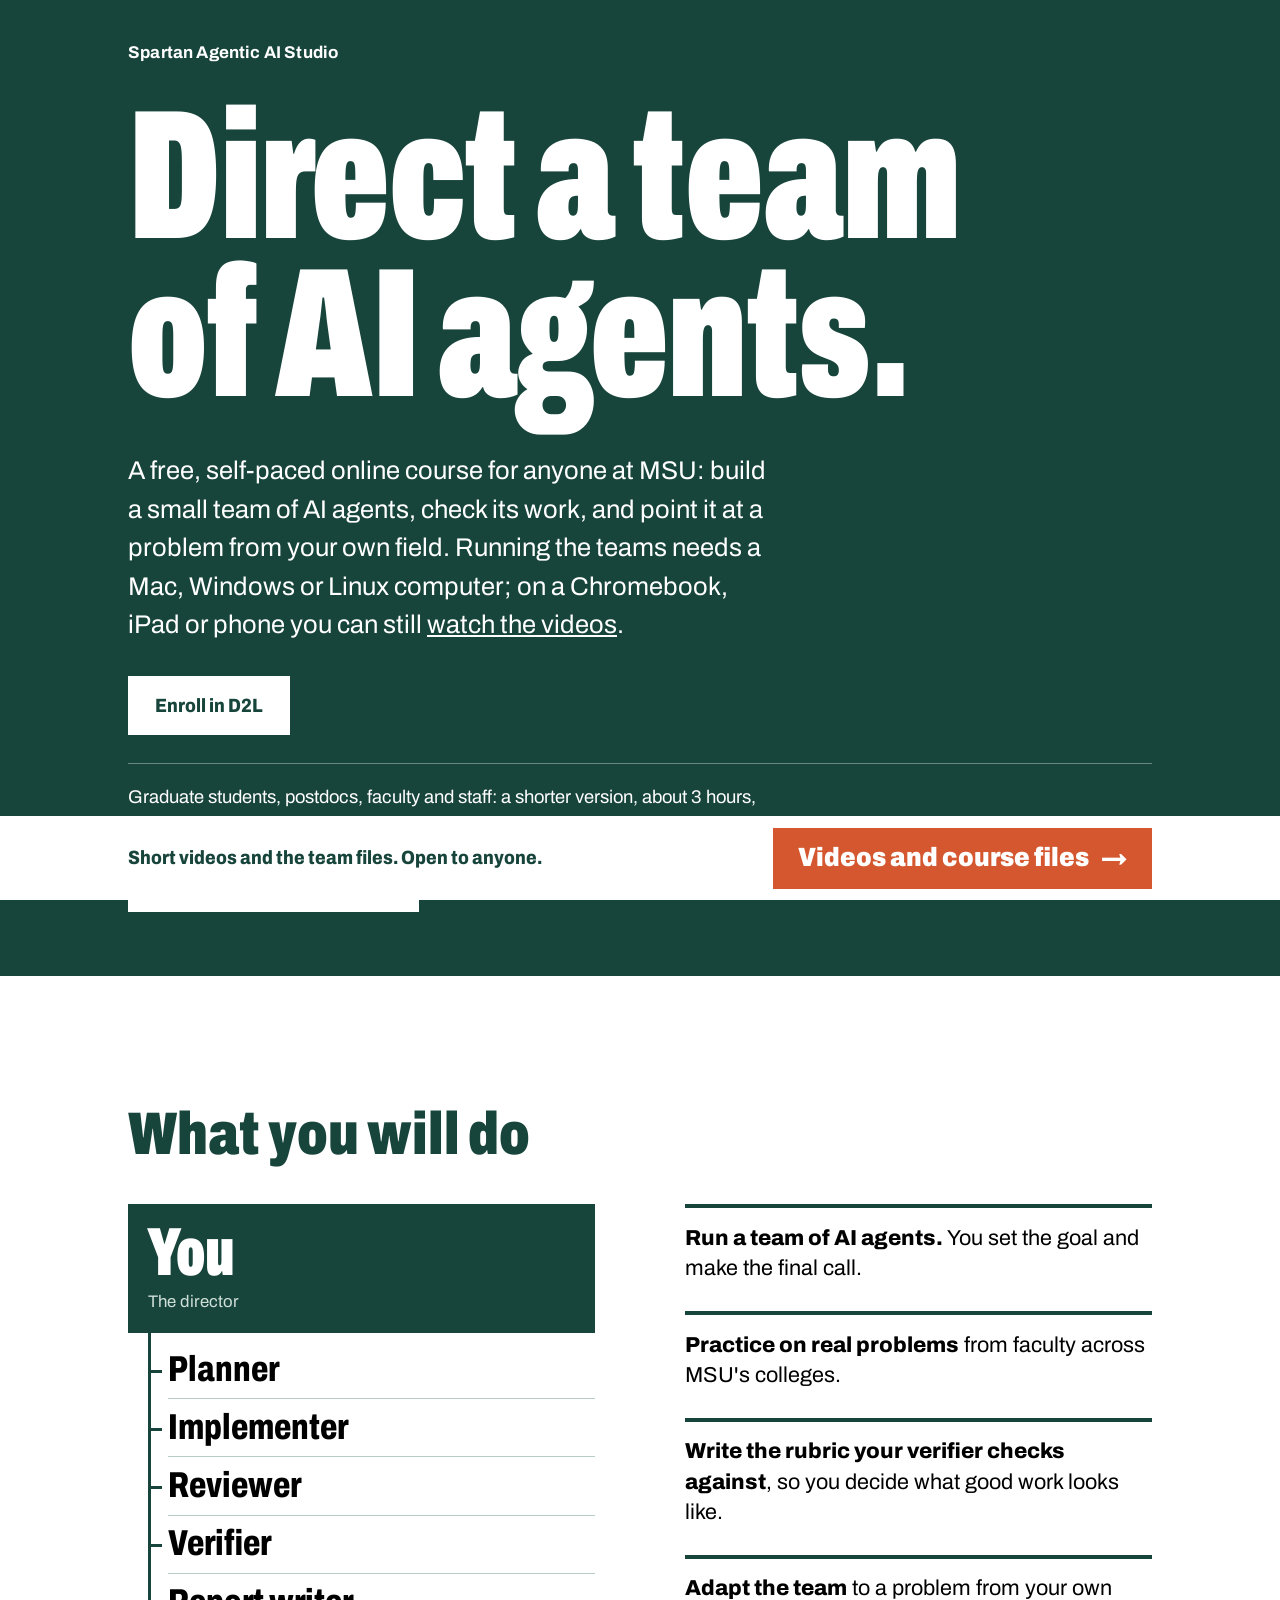
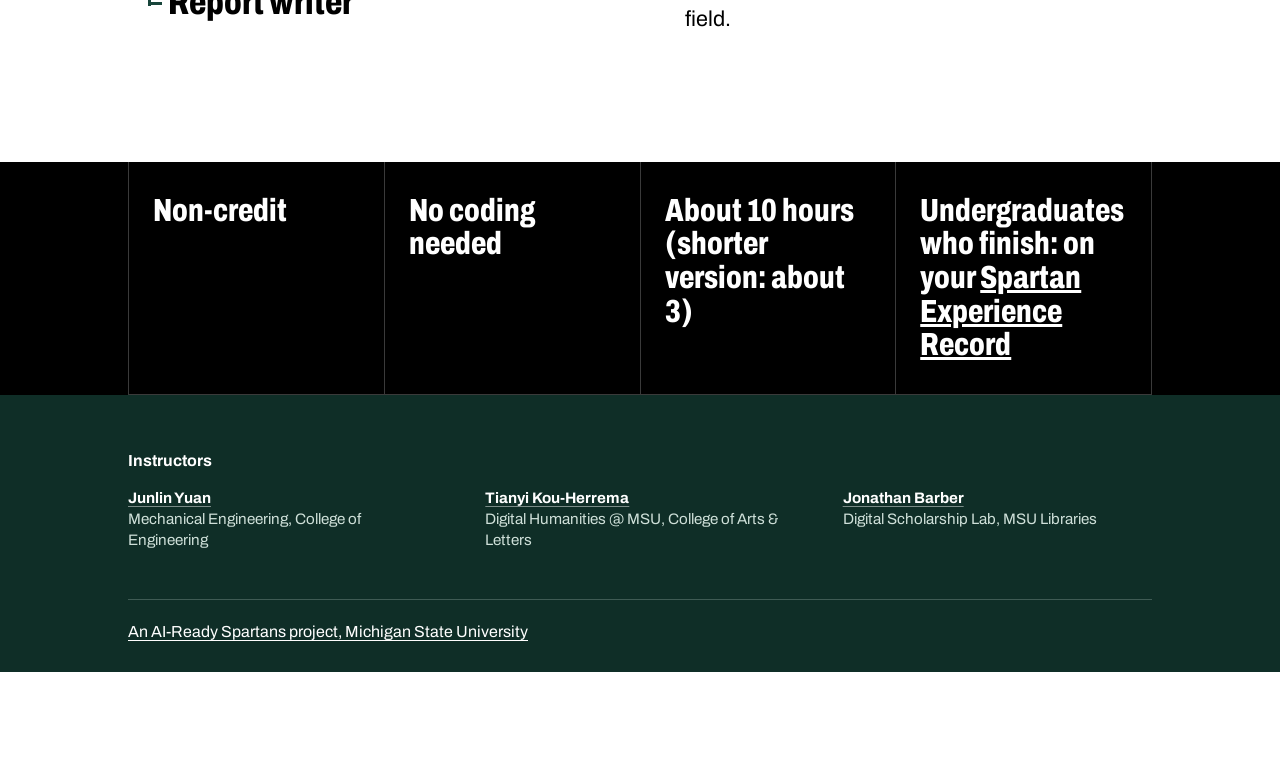
==== index.html @ e1baadef "fix: home intro says anyone at MSU" ====
<!doctype html>
<html lang="en">
<head>
<meta charset="utf-8">
<meta name="viewport" content="width=device-width, initial-scale=1">
<title>Spartan Agentic AI Studio</title>
<meta name="description" content="A free, self-paced online course for MSU students in any major: build a small team of AI agents, check its work, and point it at a problem from your own field.">
<meta property="og:type" content="website">
<meta property="og:url" content="https://agentic-spartans.github.io/">
<meta property="og:title" content="Spartan Agentic AI Studio">
<meta property="og:description" content="Direct a team of AI agents. A free, self-paced online course for MSU students in any major.">
<meta name="theme-color" content="#18453B">
<link rel="icon" href="data:image/svg+xml,%3Csvg xmlns='http://www.w3.org/2000/svg' viewBox='0 0 16 16'%3E%3Crect width='16' height='16' fill='%2318453B'/%3E%3Crect x='3' y='3' width='10' height='3' fill='%23fff'/%3E%3Crect x='3' y='8' width='2' height='5' fill='%23fff'/%3E%3C/svg%3E">
<link rel="preconnect" href="https://fonts.googleapis.com">
<link rel="preconnect" href="https://fonts.gstatic.com" crossorigin>
<link rel="stylesheet" href="https://fonts.googleapis.com/css2?family=Archivo:wdth,wght@62..125,300..900&display=swap">
<style>
  :root {
    --green: #18453B;
    --green-deep: #0F2E27;
    --mist: #CFE0D9;
    --paper: #FFFFFF;
    --ink: #000000;
    --line: #B9CCC4;
    --gutter: clamp(16px, 5vw, 64px);
    --measure: 72rem;
  }
  * { box-sizing: border-box; }
  html { background: var(--paper); -webkit-text-size-adjust: 100%; }
  body {
    margin: 0;
    background: var(--paper);
    color: var(--ink);
    font-family: "Archivo", "Helvetica Neue", Arial, sans-serif;
    font-size: 1.125rem;
    line-height: 1.5;
  }
  .wrap { max-width: var(--measure); margin-inline: auto; padding-inline: var(--gutter); }
  a { color: inherit; }
  :focus-visible { outline: 3px solid currentColor; outline-offset: 4px; }

  /* Hero */
  .hero { background: var(--green); color: var(--paper); }
  .hero .wrap {
    min-height: min(100svh, 60rem);
    display: grid;
    grid-template-rows: auto 1fr auto;
    padding-block: clamp(20px, 4vw, 40px) clamp(32px, 6vw, 64px);
    gap: 2rem;
  }
  .name {
    margin: 0;
    font-weight: 700;
    font-stretch: 100%;
    font-size: 1.0625rem;
    letter-spacing: .01em;
  }
  .headline { align-self: center; }
  h1 {
    margin: 0;
    font-weight: 900;
    font-stretch: 62%;
    font-size: clamp(3.6rem, 15.5vw, 11.5rem);
    line-height: .86;
    letter-spacing: -.01em;
    text-wrap: balance;
  }
  h1 .line { display: block; }
  .lede {
    margin: clamp(1.75rem, 3vw, 2.75rem) 0 0;
    max-width: 40rem;
    font-size: clamp(1.2rem, 2vw, 1.6rem);
    line-height: 1.5;
  }
  .hero-foot { display: flex; flex-wrap: wrap; align-items: center; gap: 1rem 1.75rem; }
  .start { font-weight: 700; font-stretch: 88%; font-size: 1.25rem; }
  .also { flex: 0 0 100%; margin-top: .75rem; padding-top: 1.25rem; border-top: 1px solid rgba(255, 255, 255, .35); }
  .also p { margin: 0 0 1rem; max-width: 40rem; font-size: 1.15rem; line-height: 1.45; }

  /* Enroll control */
  .enroll {
    display: inline-block;
    font: inherit;
    font-weight: 800;
    font-stretch: 88%;
    font-size: 1.2rem;
    line-height: 1;
    padding: 1.05rem 1.5rem;
    border: 3px solid var(--paper);
    background: var(--paper);
    color: var(--green);
    text-decoration: none;
    cursor: pointer;
  }
  a.enroll:hover { background: var(--mist); border-color: var(--mist); }
  .on-paper .enroll { border-color: var(--green); background: var(--green); color: var(--paper); }
  .on-paper a.enroll:hover { background: var(--green-deep); border-color: var(--green-deep); }

  /* Videos and course files: the one coral accent on the page */
  .go { display: inline-flex; align-items: center; gap: .7rem; font-weight: 900; font-stretch: 88%; font-size: clamp(1.35rem, 2.2vw, 1.65rem); line-height: 1; padding: 1.15rem 1.6rem; background: #D4572F; color: #FFFFFF; border: 3px solid #FFFFFF; text-decoration: none; }
  .go:hover { background: #B4441F; }
  .go span { transition: transform .2s ease; }
  @media (prefers-reduced-motion: no-preference) { .go:hover span { transform: translateX(4px); } }
  .dock { background: var(--paper); color: var(--green); border-top: 4px solid var(--green); padding-bottom: env(safe-area-inset-bottom); }
  .js .dock { position: fixed; left: 0; right: 0; bottom: 0; z-index: 10; }
  .dock .wrap { display: flex; align-items: center; justify-content: space-between; gap: 1.5rem; padding-block: .7rem; }
  .dock p { margin: 0; font-weight: 800; font-stretch: 88%; font-size: 1.2rem; }
  .dock .go { border-color: #D4572F; padding: .9rem 1.4rem; }
  .dock .go:hover { border-color: #B4441F; }
  .js body { padding-bottom: calc(var(--dock, 5.5rem) + 1rem); }
  html.js { scroll-padding-bottom: calc(var(--dock, 5.5rem) + 1rem); }
  .hero .wrap { min-height: min(calc(100svh - 5.5rem), 54rem); }
  @media (max-width: 760px) { .dock p { display: none; } .dock .go { width: 100%; justify-content: center; } .hero .wrap { min-height: calc(100svh - 5.2rem); } }

  .skip { position: absolute; left: .5rem; top: -4rem; z-index: 20; padding: .6rem 1rem; background: var(--paper); color: var(--green); font-weight: 800; }
  .skip:focus { top: .5rem; }
  .go:focus-visible, .coral:focus-visible { outline: 3px solid var(--mist); outline-offset: 3px; }
  .topbar .go:focus-visible, .topbar .coral:focus-visible, .dock .go:focus-visible, .dock .coral:focus-visible { outline-color: var(--green); }

  /* What you will do */
  .work { padding-block: clamp(56px, 10vw, 128px); }
  h2 {
    margin: 0 0 2.5rem;
    font-weight: 900;
    font-stretch: 75%;
    font-size: clamp(2.2rem, 5.5vw, 3.75rem);
    line-height: 1;
    color: var(--green);
  }
  .work-grid { display: grid; grid-template-columns: minmax(0, 1fr) minmax(0, 1fr); gap: clamp(40px, 7vw, 96px); align-items: start; }

  /* The agent team roster: the director above, five roles hanging off one line */
  .team { margin: 0; padding: 0; list-style: none; }
  .director {
    background: var(--green);
    color: var(--paper);
    padding: 1.1rem 1.25rem 1.2rem;
  }
  .director b { display: block; font-weight: 900; font-stretch: 62%; font-size: clamp(2.8rem, 7vw, 4.25rem); line-height: .9; }
  .director span { display: block; margin-top: .35rem; font-size: 1.05rem; color: var(--mist); }
  .roles { position: relative; margin: 0; padding: .5rem 0 0 2.5rem; list-style: none; }
  .roles::before {
    content: "";
    position: absolute;
    left: 1.25rem; top: 0; bottom: 1.55rem;
    width: 3px;
    background: var(--green);
    transform-origin: top;
  }
  .roles li {
    position: relative;
    padding: .55rem 0;
    font-weight: 800;
    font-stretch: 75%;
    font-size: clamp(1.6rem, 3.6vw, 2.25rem);
    line-height: 1.1;
    border-bottom: 1px solid var(--line);
  }
  .roles li:last-child { border-bottom: 0; }
  .roles li::before {
    content: "";
    position: absolute;
    left: -1.25rem; top: 50%;
    width: .9rem; height: 3px;
    background: var(--green);
  }

  .doing { margin: 0; padding: 0; list-style: none; display: grid; gap: 1.75rem; }
  .doing li { border-top: 4px solid var(--green); padding-top: .9rem; font-size: clamp(1.15rem, 1.8vw, 1.35rem); line-height: 1.4; }
  .doing b { font-weight: 800; }

  /* Facts */
  .facts-band { background: var(--ink); color: var(--paper); }
  .facts {
    margin: 0; padding: 0; list-style: none;
    display: grid;
    grid-template-columns: repeat(4, minmax(0, 1fr));
    border-left: 1px solid #3a3a3a;
  }
  .facts li {
    padding: clamp(20px, 3vw, 32px) clamp(14px, 2vw, 24px);
    border-right: 1px solid #3a3a3a;
    border-bottom: 1px solid #3a3a3a;
    font-weight: 800;
    font-stretch: 75%;
    font-size: clamp(1.4rem, 2.6vw, 2rem);
    line-height: 1.05;
    overflow-wrap: anywhere;
    hyphens: auto;
  }

  .close { padding-block: clamp(48px, 8vw, 96px); }
  .close .wrap { display: flex; flex-wrap: wrap; align-items: center; justify-content: space-between; gap: 1.5rem; }
  .close p { margin: 0; font-weight: 900; font-stretch: 62%; font-size: clamp(2.2rem, 6vw, 4rem); line-height: .95; color: var(--green); }
  .close .ser { flex-basis: 100%; max-width: 40rem; font-weight: 400; font-stretch: 100%; font-size: 1.125rem; line-height: 1.5; color: var(--ink); }
  .close .ser a { color: var(--green); text-underline-offset: 3px; }

  footer { background: var(--green-deep); color: var(--mist); }
  footer .wrap { padding-block: clamp(36px, 5vw, 56px) 1.75rem; font-size: 1rem; }
  footer a { color: var(--paper); text-underline-offset: 3px; }
  .instructors h2 { margin: 0 0 1rem; font-weight: 700; font-stretch: 100%; font-size: 1rem; line-height: 1.3; color: var(--paper); }
  .instructors ul { margin: 0; padding: 0; list-style: none; display: grid; grid-template-columns: repeat(3, minmax(0, 1fr)); gap: 1.25rem clamp(24px, 4vw, 48px); }
  .instructors li { font-size: .95rem; line-height: 1.4; }
  .instructors b { display: block; font-weight: 700; color: var(--paper); }
  .instructors b a { text-decoration-thickness: 1px; text-decoration-color: rgba(255, 255, 255, .45); }
  .instructors b a:hover { text-decoration-color: currentColor; }
  .sponsor { margin: clamp(32px, 5vw, 48px) 0 0; padding-top: 1.25rem; border-top: 1px solid rgba(207, 224, 217, .25); }

  /* Motion: only when JS runs and the reader allows it; content is visible by default */
  @media (prefers-reduced-motion: no-preference) {
    .js h1 .line { animation: rise .9s cubic-bezier(.2, .7, .1, 1) both; }
    .js h1 .line:nth-child(2) { animation-delay: .08s; }
    @keyframes rise { from { opacity: 0; transform: translateY(.35em); } }

    .js .team.pending .director,
    .js .team.pending .roles li { opacity: 0; transform: translateX(-12px); }
    .js .team.pending .roles::before { transform: scaleY(0); }
    .js .team .director,
    .js .team .roles li { transition: opacity .5s ease, transform .5s cubic-bezier(.2, .7, .1, 1); }
    .js .team .roles::before { transition: transform 1.1s cubic-bezier(.4, 0, .2, 1) .2s; }
    .js .team .roles li:nth-child(1) { transition-delay: .35s; }
    .js .team .roles li:nth-child(2) { transition-delay: .5s; }
    .js .team .roles li:nth-child(3) { transition-delay: .65s; }
    .js .team .roles li:nth-child(4) { transition-delay: .8s; }
    .js .team .roles li:nth-child(5) { transition-delay: .95s; }
  }

  @media (max-width: 760px) {
    .hero .wrap { min-height: 0 !important; grid-template-rows: auto auto auto; gap: 3rem; }
    body { font-size: 1.0625rem; }
    .work-grid { grid-template-columns: 1fr; }
    .facts-band .wrap { padding-inline: 0; }
    .facts { grid-template-columns: repeat(2, minmax(0, 1fr)); border-left: 0; }
    .facts li { padding-inline: var(--gutter); }
    .facts li:nth-child(2n) { border-right: 0; }
    .close .wrap { flex-direction: column; align-items: flex-start; }
    .instructors ul { grid-template-columns: 1fr; }
  }
</style>
</head>
<body>
<a class="skip" href="#content">Skip to content</a>
<script>document.documentElement.classList.add("js");</script>

<nav class="dock" aria-label="Course">
  <div class="wrap">
    <p>Short videos and the team files. Open to anyone.</p>
    <a class="go" href="course/">Videos and course files <span aria-hidden="true">&rarr;</span></a>
  </div>
</nav>
<header class="hero">
  <div class="wrap">
    <p class="name">Spartan Agentic AI Studio</p>
    <div class="headline">
      <h1><span class="line">Direct a team</span> <span class="line">of AI agents.</span></h1>
      <p class="lede">A free, self-paced online course for anyone at MSU: build a small team of AI agents, check its work, and point it at a problem from your own field. Running the teams needs a Mac, Windows or Linux computer; on a Chromebook, iPad or phone you can still <a href="course/">watch the videos</a>.</p>
    </div>
    <div class="hero-foot">
      <a class="enroll" href="https://apps.d2l.msu.edu/selfenroll/course/2752428">Enroll in D2L</a>
      <div class="also">
        <p>Graduate students, postdocs, faculty and staff: a shorter version, about 3 hours, with no project to hand in.</p>
        <a class="enroll" href="https://apps.d2l.msu.edu/selfenroll/course/2769339">Enroll in the shorter version</a>
      </div>
    </div>
  </div>
</header>

<main id="content" tabindex="-1">
  <section class="work" aria-labelledby="work-title">
    <div class="wrap">
      <h2 id="work-title">What you will do</h2>
      <div class="work-grid">
        <div class="team pending" role="group" aria-label="Your agent team">
          <div class="director"><b>You</b><span>The director</span></div>
          <ul class="roles" role="list">
            <li>Planner</li>
            <li>Implementer</li>
            <li>Reviewer</li>
            <li>Verifier</li>
            <li>Report writer</li>
          </ul>
        </div>
        <ul class="doing" role="list">
          <li><b>Run a team of AI agents.</b> You set the goal and make the final call.</li>
          <li><b>Practice on real problems</b> from faculty across MSU's colleges.</li>
          <li><b>Write the rubric your verifier checks against</b>, so you decide what good work looks like.</li>
          <li><b>Adapt the team</b> to a problem from your own field.</li>
        </ul>
      </div>
    </div>
  </section>

  <section class="facts-band" aria-label="Course facts">
    <div class="wrap">
      <ul class="facts" role="list">
        <li>Non-credit</li>
        <li>No coding needed</li>
        <li>About 10 hours (shorter version: about 3)</li>
        <li>Undergraduates who finish: on your <a href="https://undergrad.msu.edu/programs/ser">Spartan Experience Record</a></li>
      </ul>
    </div>
  </section>

</main>

<footer>
  <div class="wrap">
    <section class="instructors" aria-labelledby="instructors-title">
      <h2 id="instructors-title">Instructors</h2>
      <ul>
        <li><b><a href="https://engineering.msu.edu/directory/faculty/junlin">Junlin Yuan</a></b>Mechanical Engineering, College of Engineering</li>
        <li><b><a href="https://directory.cal.msu.edu/koutiany/">Tianyi Kou-Herrema</a></b>Digital Humanities @ MSU, College of Arts &amp; Letters</li>
        <li><b><a href="https://lib.msu.edu/staff/barber85">Jonathan Barber</a></b>Digital Scholarship Lab, MSU Libraries</li>
      </ul>
    </section>
    <p class="sponsor"><a href="https://ai.msu.edu/ai-ready">An AI-Ready Spartans project, Michigan State University</a></p>
  </div>
</footer>

<script>
  // Assemble the team roster once it scrolls into view.
  (function () {
    const team = document.querySelector(".team");
    if (!team) return;
    if (!("IntersectionObserver" in window)) { team.classList.remove("pending"); return; }
    const io = new IntersectionObserver(function (entries) {
      entries.forEach(function (e) {
        if (e.isIntersecting) { team.classList.remove("pending"); io.disconnect(); }
      });
    }, { threshold: 0.35 });
    io.observe(team);
  })();
</script>
<script>(function () { var d = document.querySelector(".dock"); if (!d) return; function f() { document.documentElement.style.setProperty("--dock", d.offsetHeight + "px"); } f(); if (document.fonts) document.fonts.ready.then(f); if (window.ResizeObserver) new ResizeObserver(f).observe(d); else window.addEventListener("resize", f); })();</script>
</body>
</html>
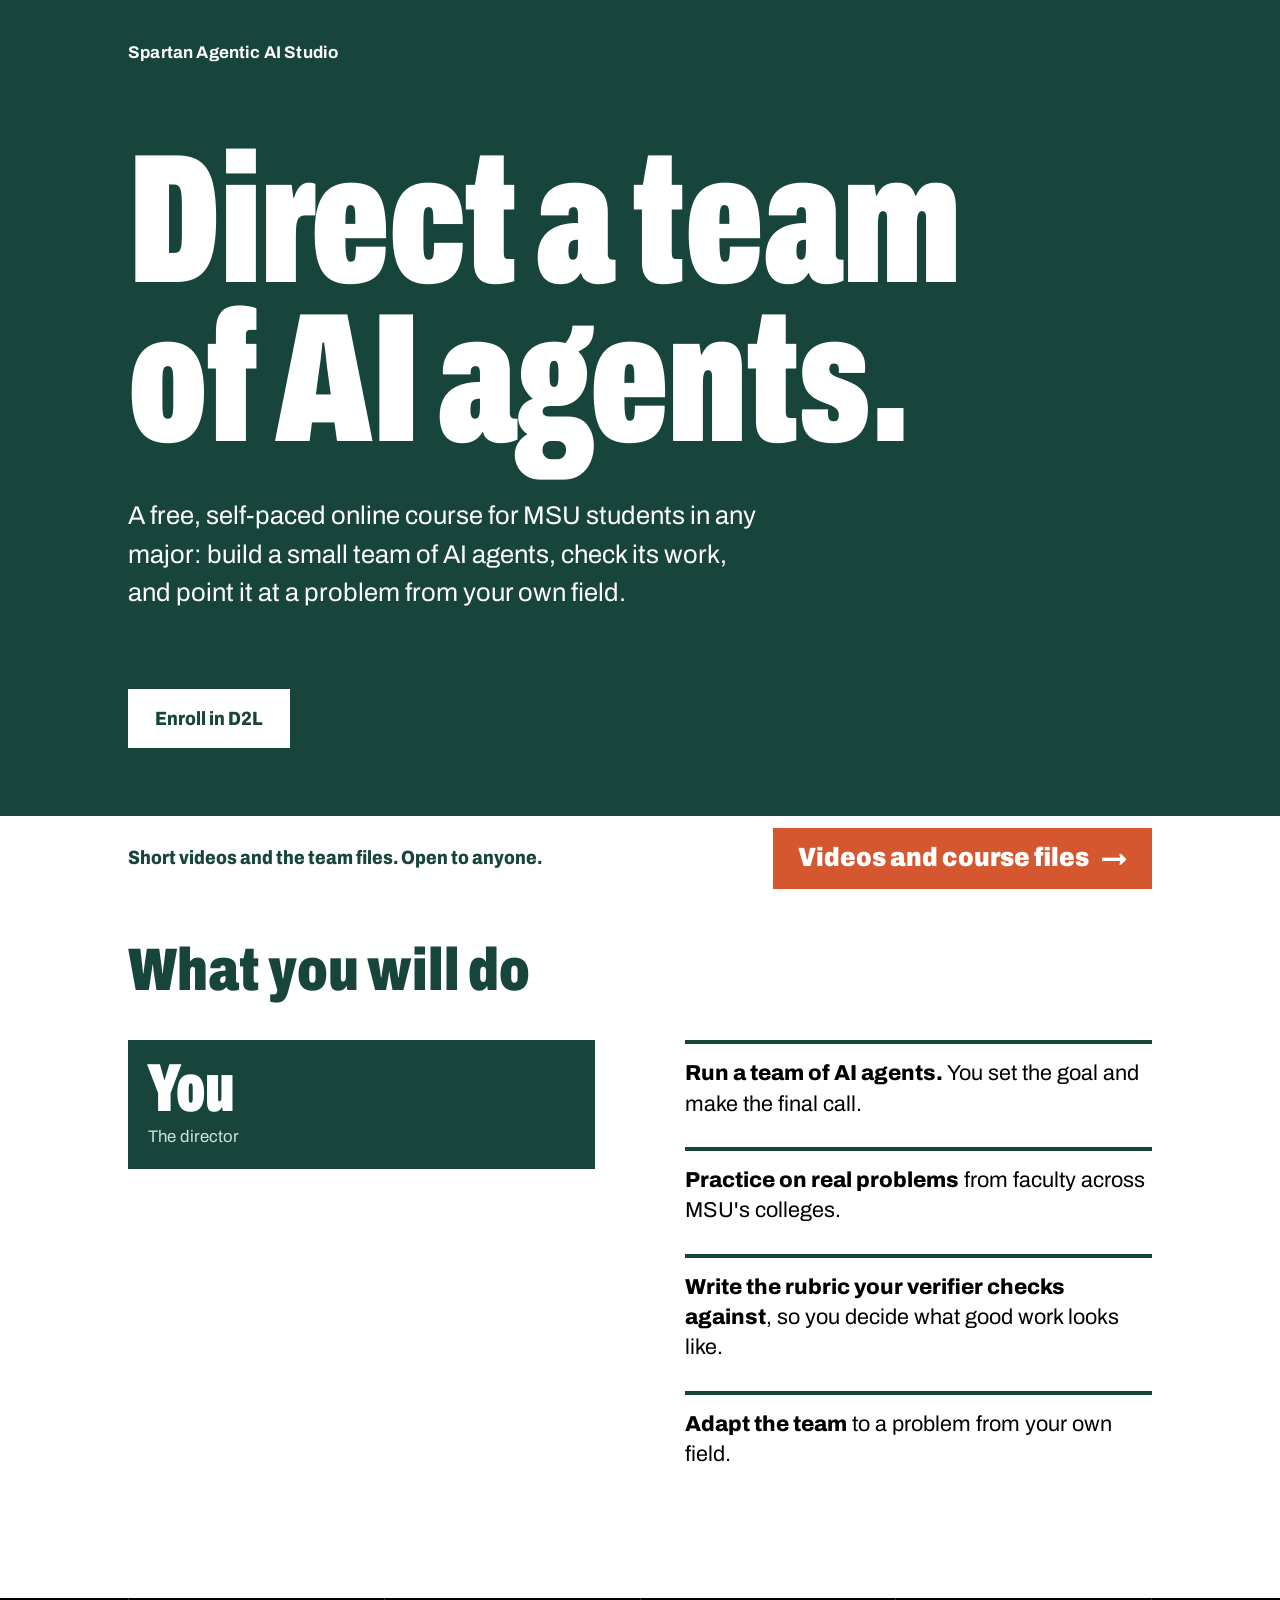
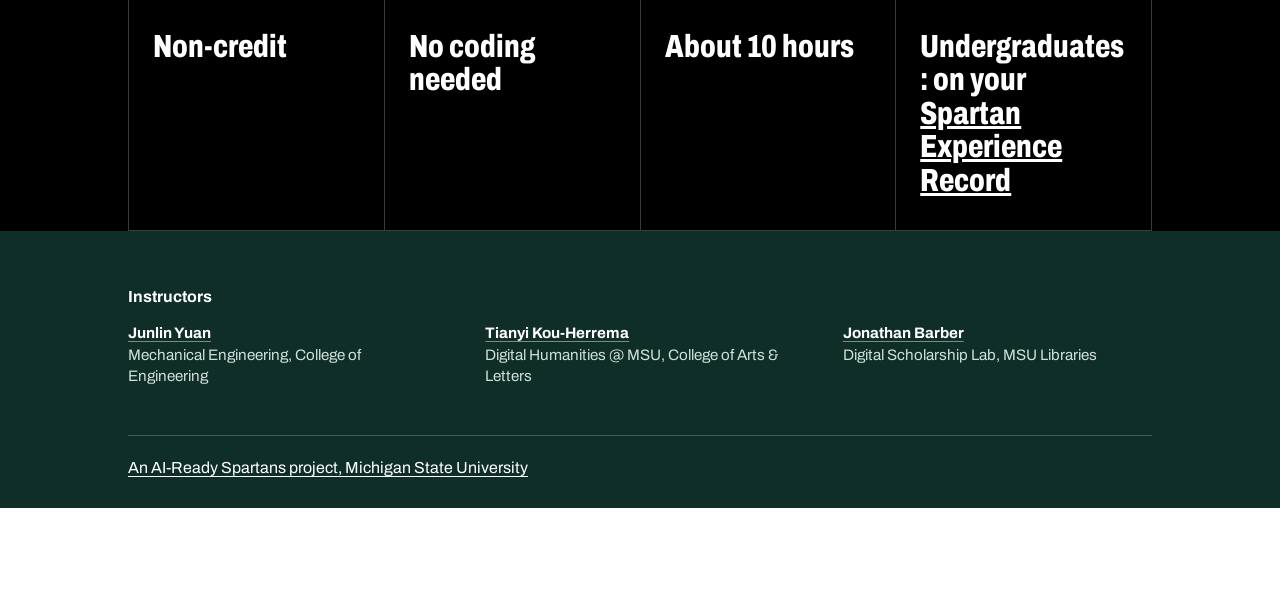
==== commit 36d58382: "revert: release 2026-11-10-2" ====
--- a/index.html
+++ b/index.html
@@ -74,8 +74,6 @@
   }
   .hero-foot { display: flex; flex-wrap: wrap; align-items: center; gap: 1rem 1.75rem; }
   .start { font-weight: 700; font-stretch: 88%; font-size: 1.25rem; }
-  .also { flex: 0 0 100%; margin-top: .75rem; padding-top: 1.25rem; border-top: 1px solid rgba(255, 255, 255, .35); }
-  .also p { margin: 0 0 1rem; max-width: 40rem; font-size: 1.15rem; line-height: 1.45; }
 
   /* Enroll control */
   .enroll {
@@ -253,14 +251,10 @@
     <p class="name">Spartan Agentic AI Studio</p>
     <div class="headline">
       <h1><span class="line">Direct a team</span> <span class="line">of AI agents.</span></h1>
-      <p class="lede">A free, self-paced online course for anyone at MSU: build a small team of AI agents, check its work, and point it at a problem from your own field. Running the teams needs a Mac, Windows or Linux computer; on a Chromebook, iPad or phone you can still <a href="course/">watch the videos</a>.</p>
+      <p class="lede">A free, self-paced online course for MSU students in any major: build a small team of AI agents, check its work, and point it at a problem from your own field.</p>
     </div>
     <div class="hero-foot">
       <a class="enroll" href="https://apps.d2l.msu.edu/selfenroll/course/2752428">Enroll in D2L</a>
-      <div class="also">
-        <p>Graduate students, postdocs, faculty and staff: a shorter version, about 3 hours, with no project to hand in.</p>
-        <a class="enroll" href="https://apps.d2l.msu.edu/selfenroll/course/2769339">Enroll in the shorter version</a>
-      </div>
     </div>
   </div>
 </header>
@@ -295,8 +289,8 @@
       <ul class="facts" role="list">
         <li>Non-credit</li>
         <li>No coding needed</li>
-        <li>About 10 hours (shorter version: about 3)</li>
-        <li>Undergraduates who finish: on your <a href="https://undergrad.msu.edu/programs/ser">Spartan Experience Record</a></li>
+        <li>About 10 hours</li>
+        <li>Undergraduates: on your <a href="https://undergrad.msu.edu/programs/ser">Spartan Experience Record</a></li>
       </ul>
     </div>
   </section>
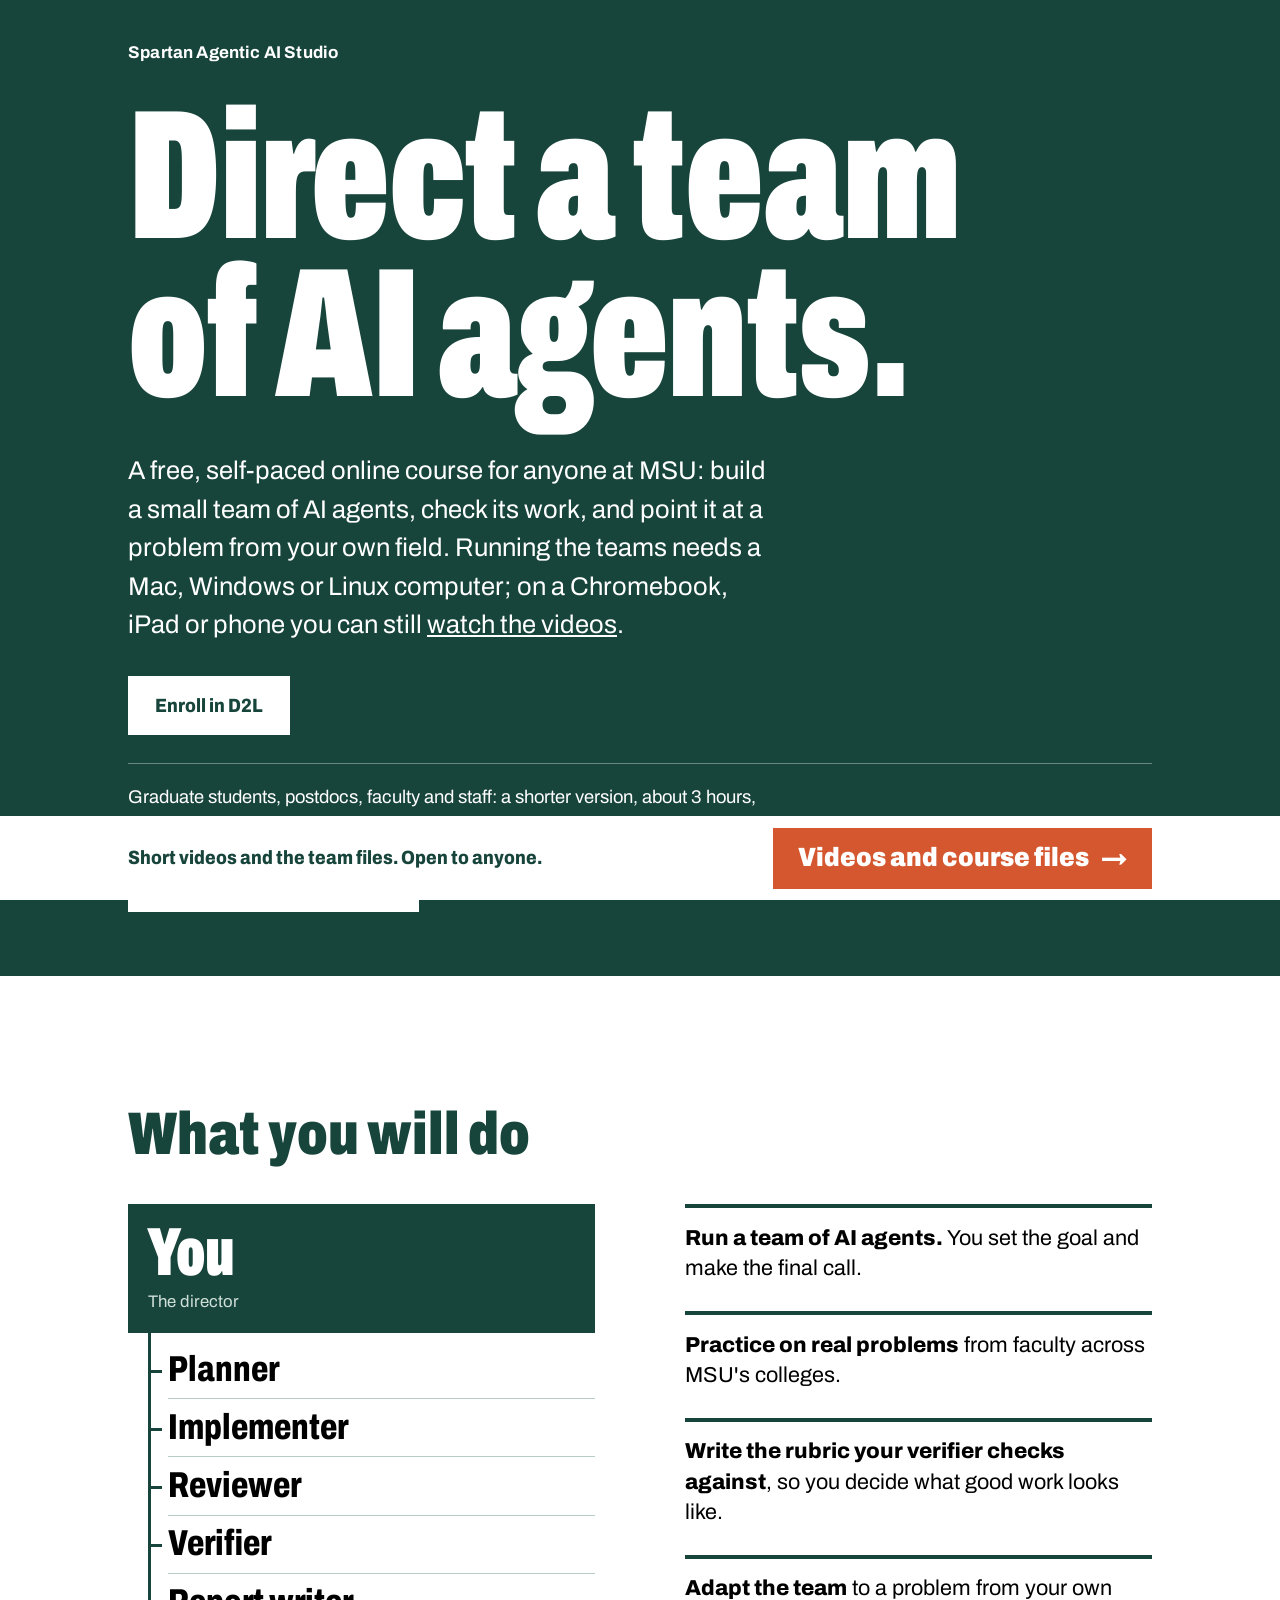
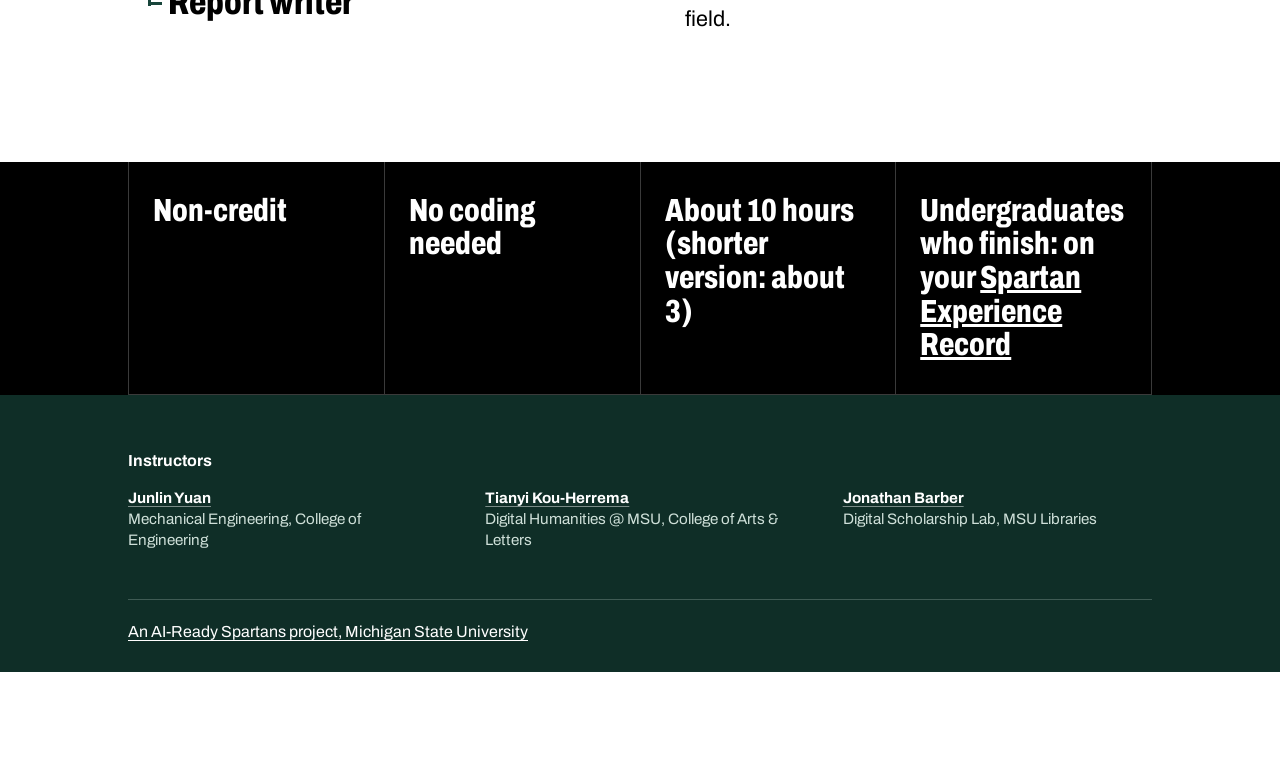
==== commit 36e9c2bc: "fix: restore home after revert" ====
--- a/index.html
+++ b/index.html
@@ -74,6 +74,8 @@
   }
   .hero-foot { display: flex; flex-wrap: wrap; align-items: center; gap: 1rem 1.75rem; }
   .start { font-weight: 700; font-stretch: 88%; font-size: 1.25rem; }
+  .also { flex: 0 0 100%; margin-top: .75rem; padding-top: 1.25rem; border-top: 1px solid rgba(255, 255, 255, .35); }
+  .also p { margin: 0 0 1rem; max-width: 40rem; font-size: 1.15rem; line-height: 1.45; }
 
   /* Enroll control */
   .enroll {
@@ -251,10 +253,14 @@
     <p class="name">Spartan Agentic AI Studio</p>
     <div class="headline">
       <h1><span class="line">Direct a team</span> <span class="line">of AI agents.</span></h1>
-      <p class="lede">A free, self-paced online course for MSU students in any major: build a small team of AI agents, check its work, and point it at a problem from your own field.</p>
+      <p class="lede">A free, self-paced online course for anyone at MSU: build a small team of AI agents, check its work, and point it at a problem from your own field. Running the teams needs a Mac, Windows or Linux computer; on a Chromebook, iPad or phone you can still <a href="course/">watch the videos</a>.</p>
     </div>
     <div class="hero-foot">
       <a class="enroll" href="https://apps.d2l.msu.edu/selfenroll/course/2752428">Enroll in D2L</a>
+      <div class="also">
+        <p>Graduate students, postdocs, faculty and staff: a shorter version, about 3 hours, with no project to hand in.</p>
+        <a class="enroll" href="https://apps.d2l.msu.edu/selfenroll/course/2769339">Enroll in the shorter version</a>
+      </div>
     </div>
   </div>
 </header>
@@ -289,8 +295,8 @@
       <ul class="facts" role="list">
         <li>Non-credit</li>
         <li>No coding needed</li>
-        <li>About 10 hours</li>
-        <li>Undergraduates: on your <a href="https://undergrad.msu.edu/programs/ser">Spartan Experience Record</a></li>
+        <li>About 10 hours (shorter version: about 3)</li>
+        <li>Undergraduates who finish: on your <a href="https://undergrad.msu.edu/programs/ser">Spartan Experience Record</a></li>
       </ul>
     </div>
   </section>
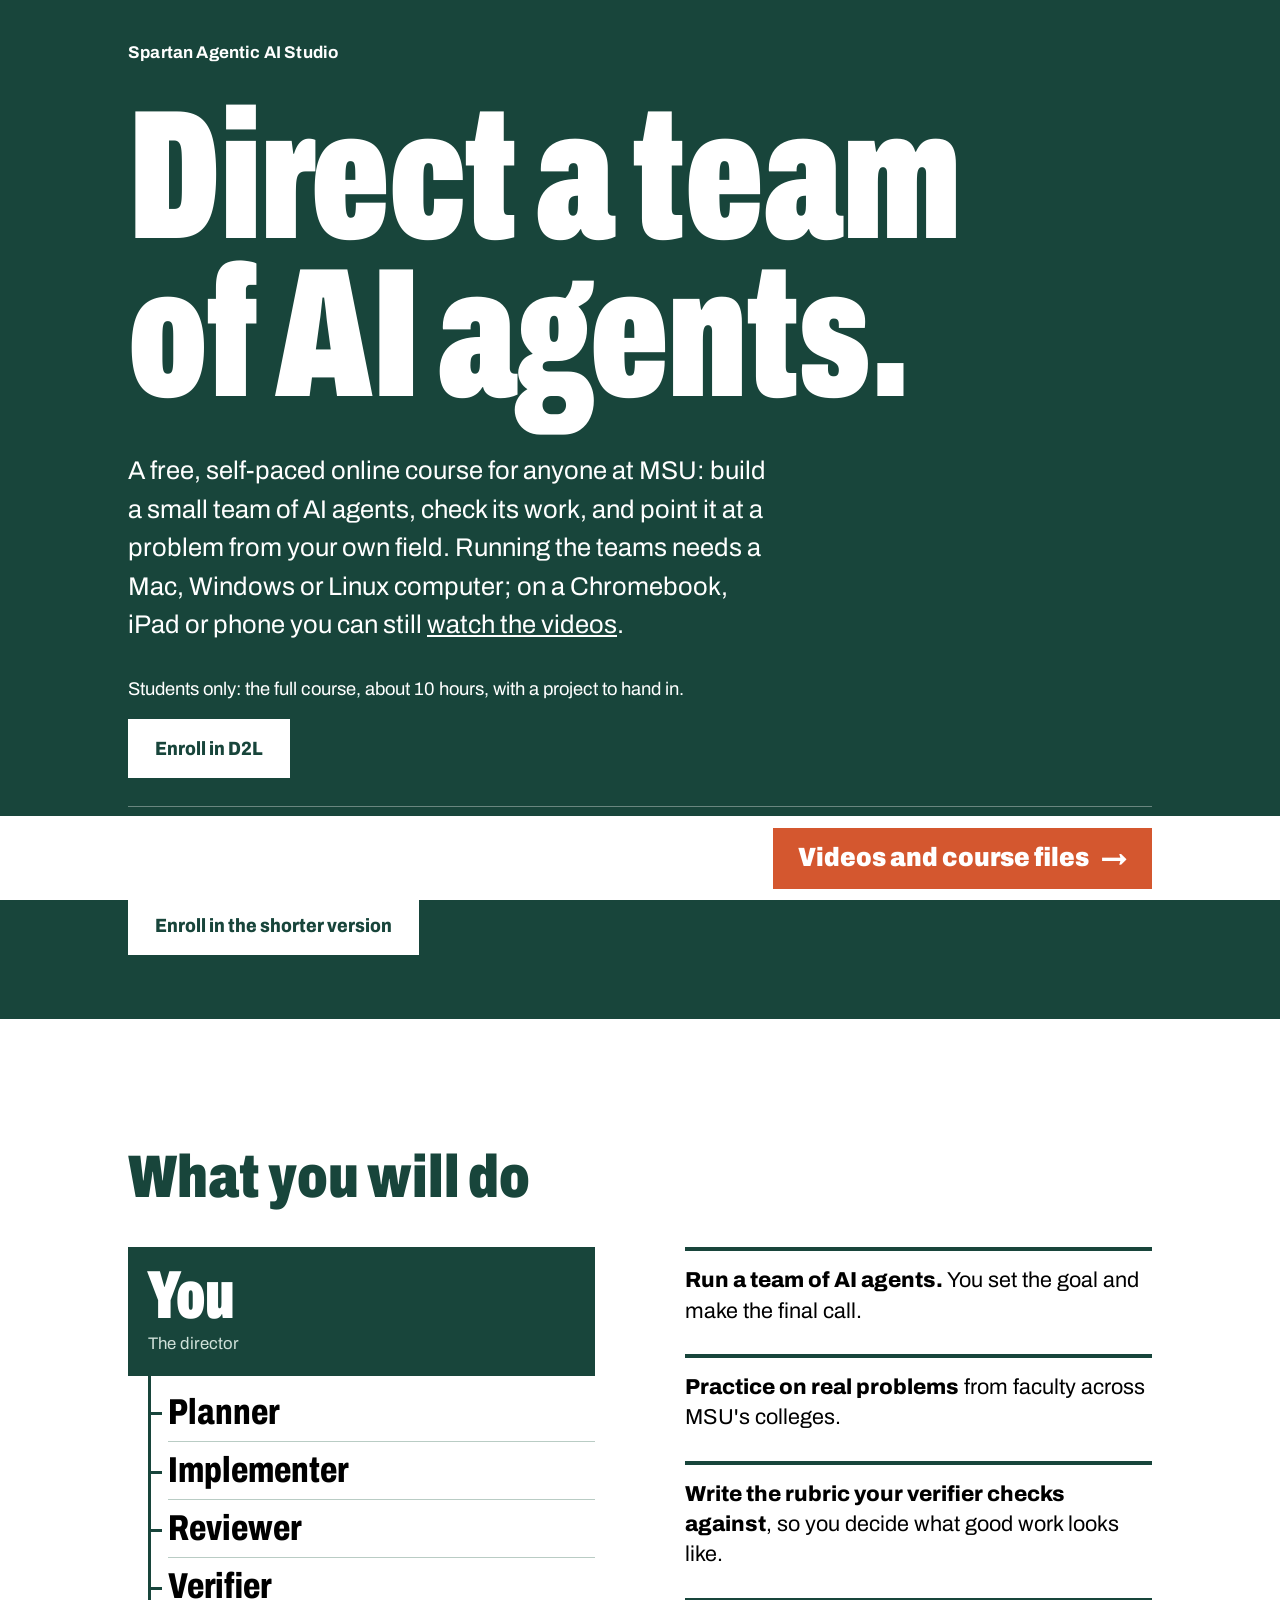
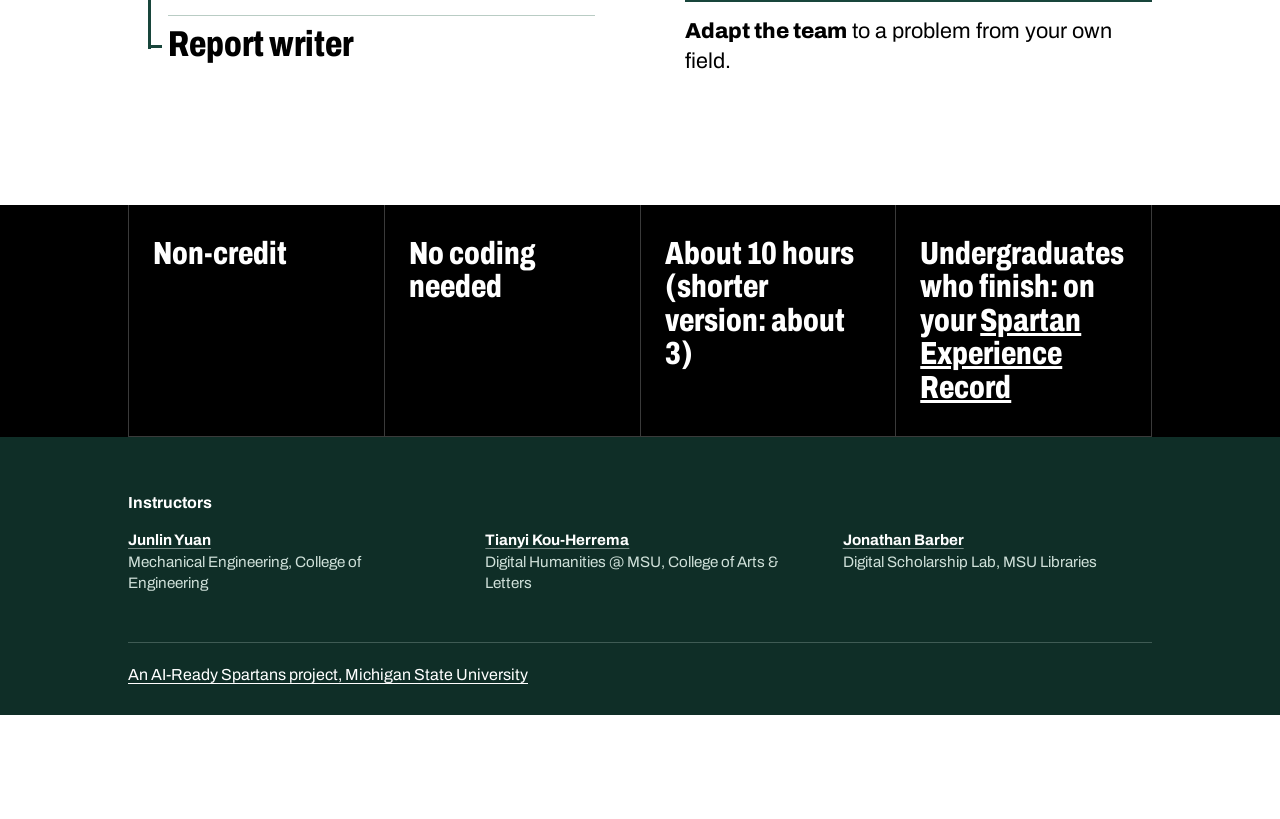
==== commit 62bb01a4: "fix: drop home dock caption" ====
--- a/index.html
+++ b/index.html
@@ -75,6 +75,7 @@
   .hero-foot { display: flex; flex-wrap: wrap; align-items: center; gap: 1rem 1.75rem; }
   .start { font-weight: 700; font-stretch: 88%; font-size: 1.25rem; }
   .also { flex: 0 0 100%; margin-top: .75rem; padding-top: 1.25rem; border-top: 1px solid rgba(255, 255, 255, .35); }
+  .also.first { margin-top: 0; padding-top: 0; border-top: 0; }
   .also p { margin: 0 0 1rem; max-width: 40rem; font-size: 1.15rem; line-height: 1.45; }
 
   /* Enroll control */
@@ -103,14 +104,13 @@
   @media (prefers-reduced-motion: no-preference) { .go:hover span { transform: translateX(4px); } }
   .dock { background: var(--paper); color: var(--green); border-top: 4px solid var(--green); padding-bottom: env(safe-area-inset-bottom); }
   .js .dock { position: fixed; left: 0; right: 0; bottom: 0; z-index: 10; }
-  .dock .wrap { display: flex; align-items: center; justify-content: space-between; gap: 1.5rem; padding-block: .7rem; }
-  .dock p { margin: 0; font-weight: 800; font-stretch: 88%; font-size: 1.2rem; }
+  .dock .wrap { display: flex; align-items: center; justify-content: flex-end; padding-block: .7rem; }
   .dock .go { border-color: #D4572F; padding: .9rem 1.4rem; }
   .dock .go:hover { border-color: #B4441F; }
   .js body { padding-bottom: calc(var(--dock, 5.5rem) + 1rem); }
   html.js { scroll-padding-bottom: calc(var(--dock, 5.5rem) + 1rem); }
   .hero .wrap { min-height: min(calc(100svh - 5.5rem), 54rem); }
-  @media (max-width: 760px) { .dock p { display: none; } .dock .go { width: 100%; justify-content: center; } .hero .wrap { min-height: calc(100svh - 5.2rem); } }
+  @media (max-width: 760px) { .dock .go { width: 100%; justify-content: center; } .hero .wrap { min-height: calc(100svh - 5.2rem); } }
 
   .skip { position: absolute; left: .5rem; top: -4rem; z-index: 20; padding: .6rem 1rem; background: var(--paper); color: var(--green); font-weight: 800; }
   .skip:focus { top: .5rem; }
@@ -237,6 +237,9 @@
     .instructors ul { grid-template-columns: 1fr; }
   }
 </style>
+<!-- analytics -->
+<script defer src="https://stats-tsmlab.vercel.app/t.js" data-site="agentic-spartans"></script>
+<!-- /analytics -->
 </head>
 <body>
 <a class="skip" href="#content">Skip to content</a>
@@ -244,7 +247,6 @@
 
 <nav class="dock" aria-label="Course">
   <div class="wrap">
-    <p>Short videos and the team files. Open to anyone.</p>
     <a class="go" href="course/">Videos and course files <span aria-hidden="true">&rarr;</span></a>
   </div>
 </nav>
@@ -256,10 +258,13 @@
       <p class="lede">A free, self-paced online course for anyone at MSU: build a small team of AI agents, check its work, and point it at a problem from your own field. Running the teams needs a Mac, Windows or Linux computer; on a Chromebook, iPad or phone you can still <a href="course/">watch the videos</a>.</p>
     </div>
     <div class="hero-foot">
-      <a class="enroll" href="https://apps.d2l.msu.edu/selfenroll/course/2752428">Enroll in D2L</a>
+      <div class="also first">
+        <p>Students only: the full course, about 10 hours, with a project to hand in.</p>
+        <a class="enroll" href="https://apps.d2l.msu.edu/selfenroll/course/2752428" aria-label="Enroll in D2L, students only">Enroll in D2L</a>
+      </div>
       <div class="also">
         <p>Graduate students, postdocs, faculty and staff: a shorter version, about 3 hours, with no project to hand in.</p>
-        <a class="enroll" href="https://apps.d2l.msu.edu/selfenroll/course/2769339">Enroll in the shorter version</a>
+        <a class="enroll" href="https://apps.d2l.msu.edu/selfenroll/course/2769339" aria-label="Enroll in the shorter version, for graduate students, postdocs, faculty and staff">Enroll in the shorter version</a>
       </div>
     </div>
   </div>
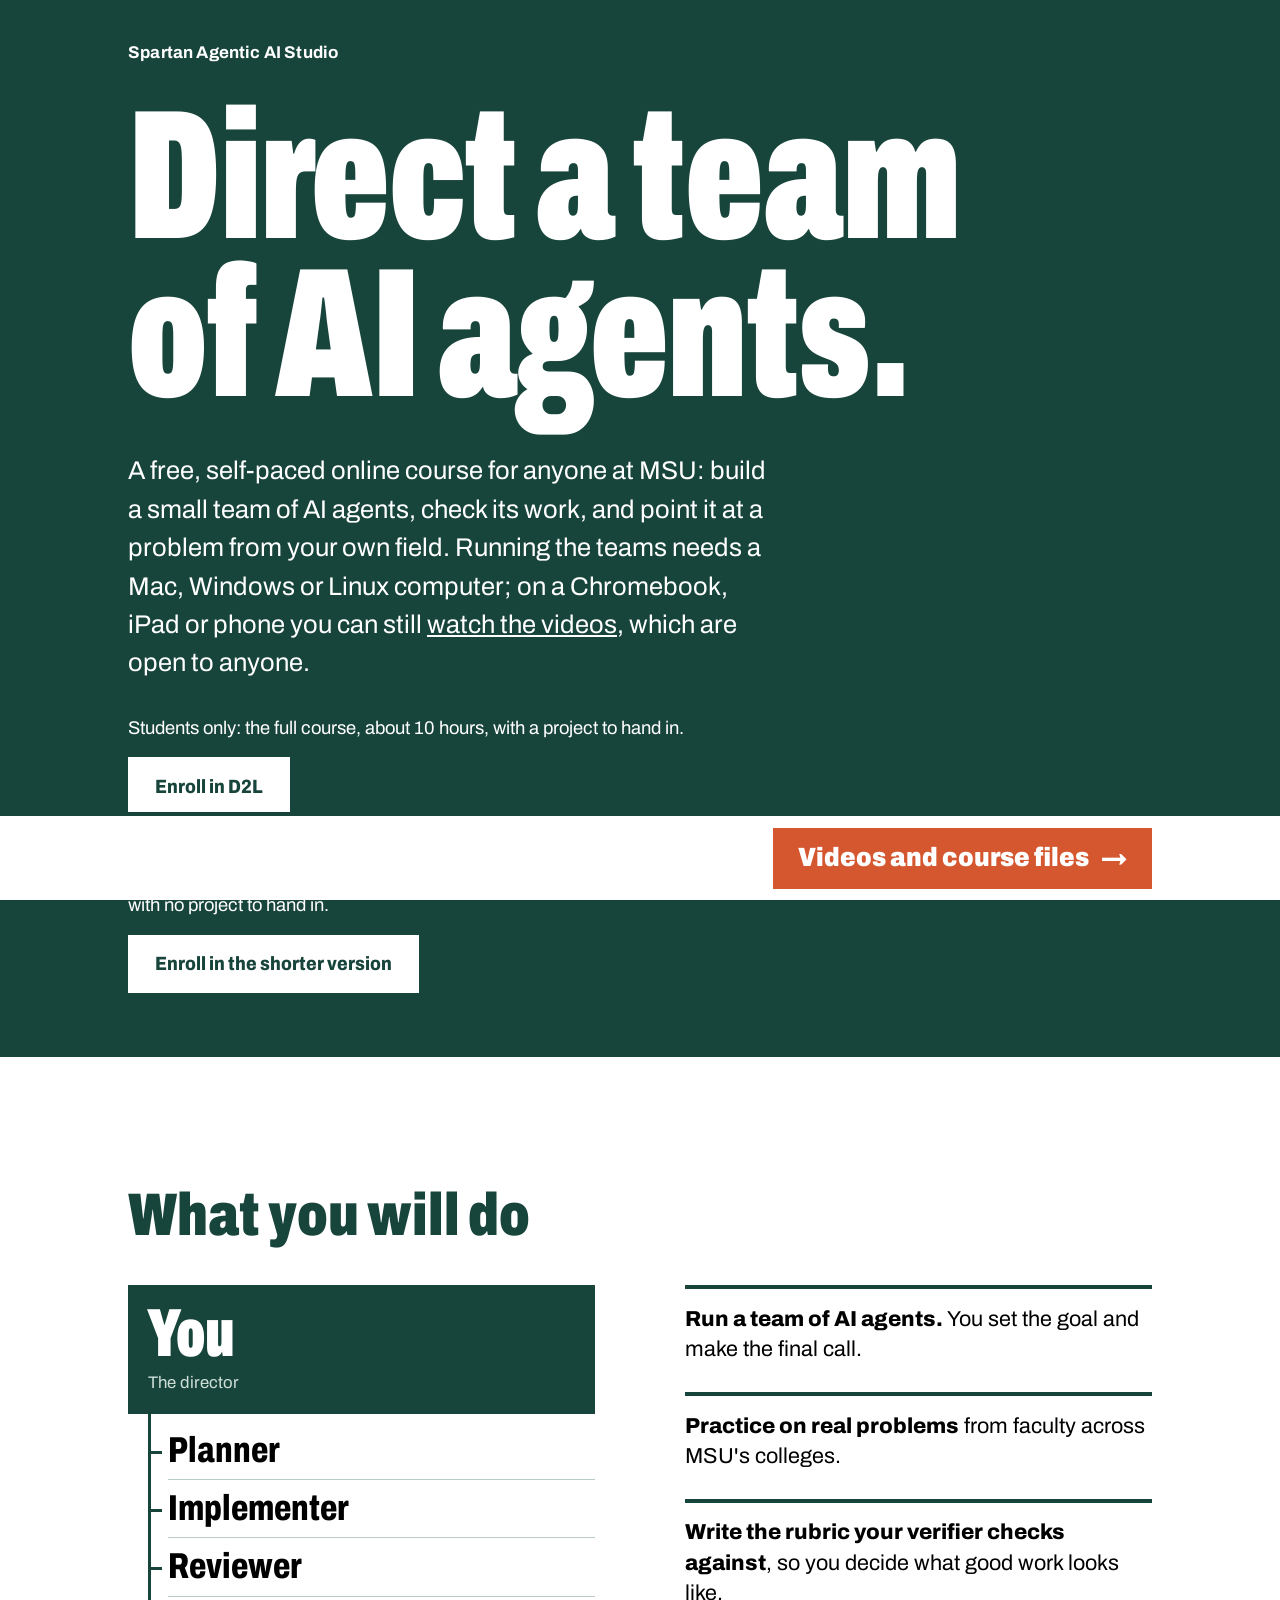
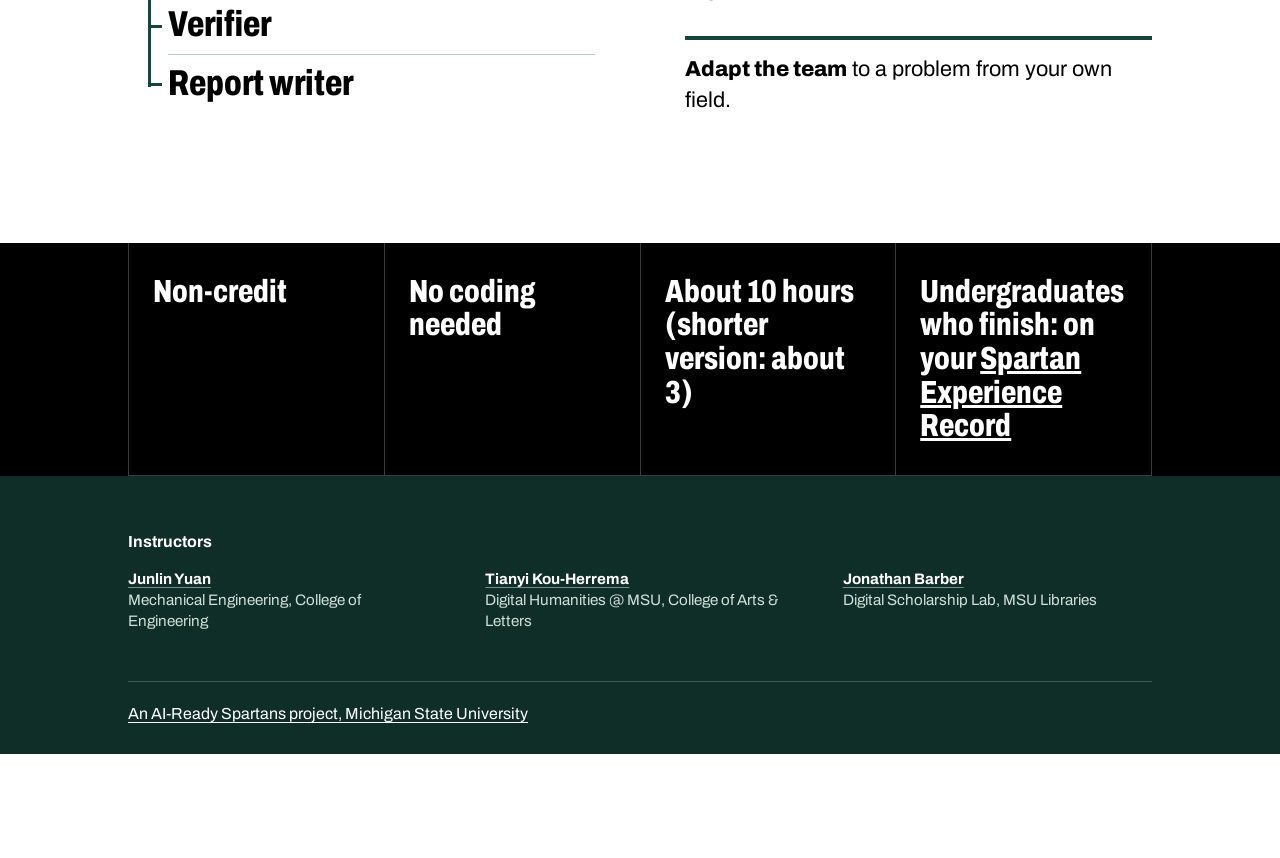
==== commit 693c8fc2: "fix: home says videos are open to anyone" ====
--- a/index.html
+++ b/index.html
@@ -255,7 +255,7 @@
     <p class="name">Spartan Agentic AI Studio</p>
     <div class="headline">
       <h1><span class="line">Direct a team</span> <span class="line">of AI agents.</span></h1>
-      <p class="lede">A free, self-paced online course for anyone at MSU: build a small team of AI agents, check its work, and point it at a problem from your own field. Running the teams needs a Mac, Windows or Linux computer; on a Chromebook, iPad or phone you can still <a href="course/">watch the videos</a>.</p>
+      <p class="lede">A free, self-paced online course for anyone at MSU: build a small team of AI agents, check its work, and point it at a problem from your own field. Running the teams needs a Mac, Windows or Linux computer; on a Chromebook, iPad or phone you can still <a href="course/">watch the videos</a>, which are open to anyone.</p>
     </div>
     <div class="hero-foot">
       <div class="also first">
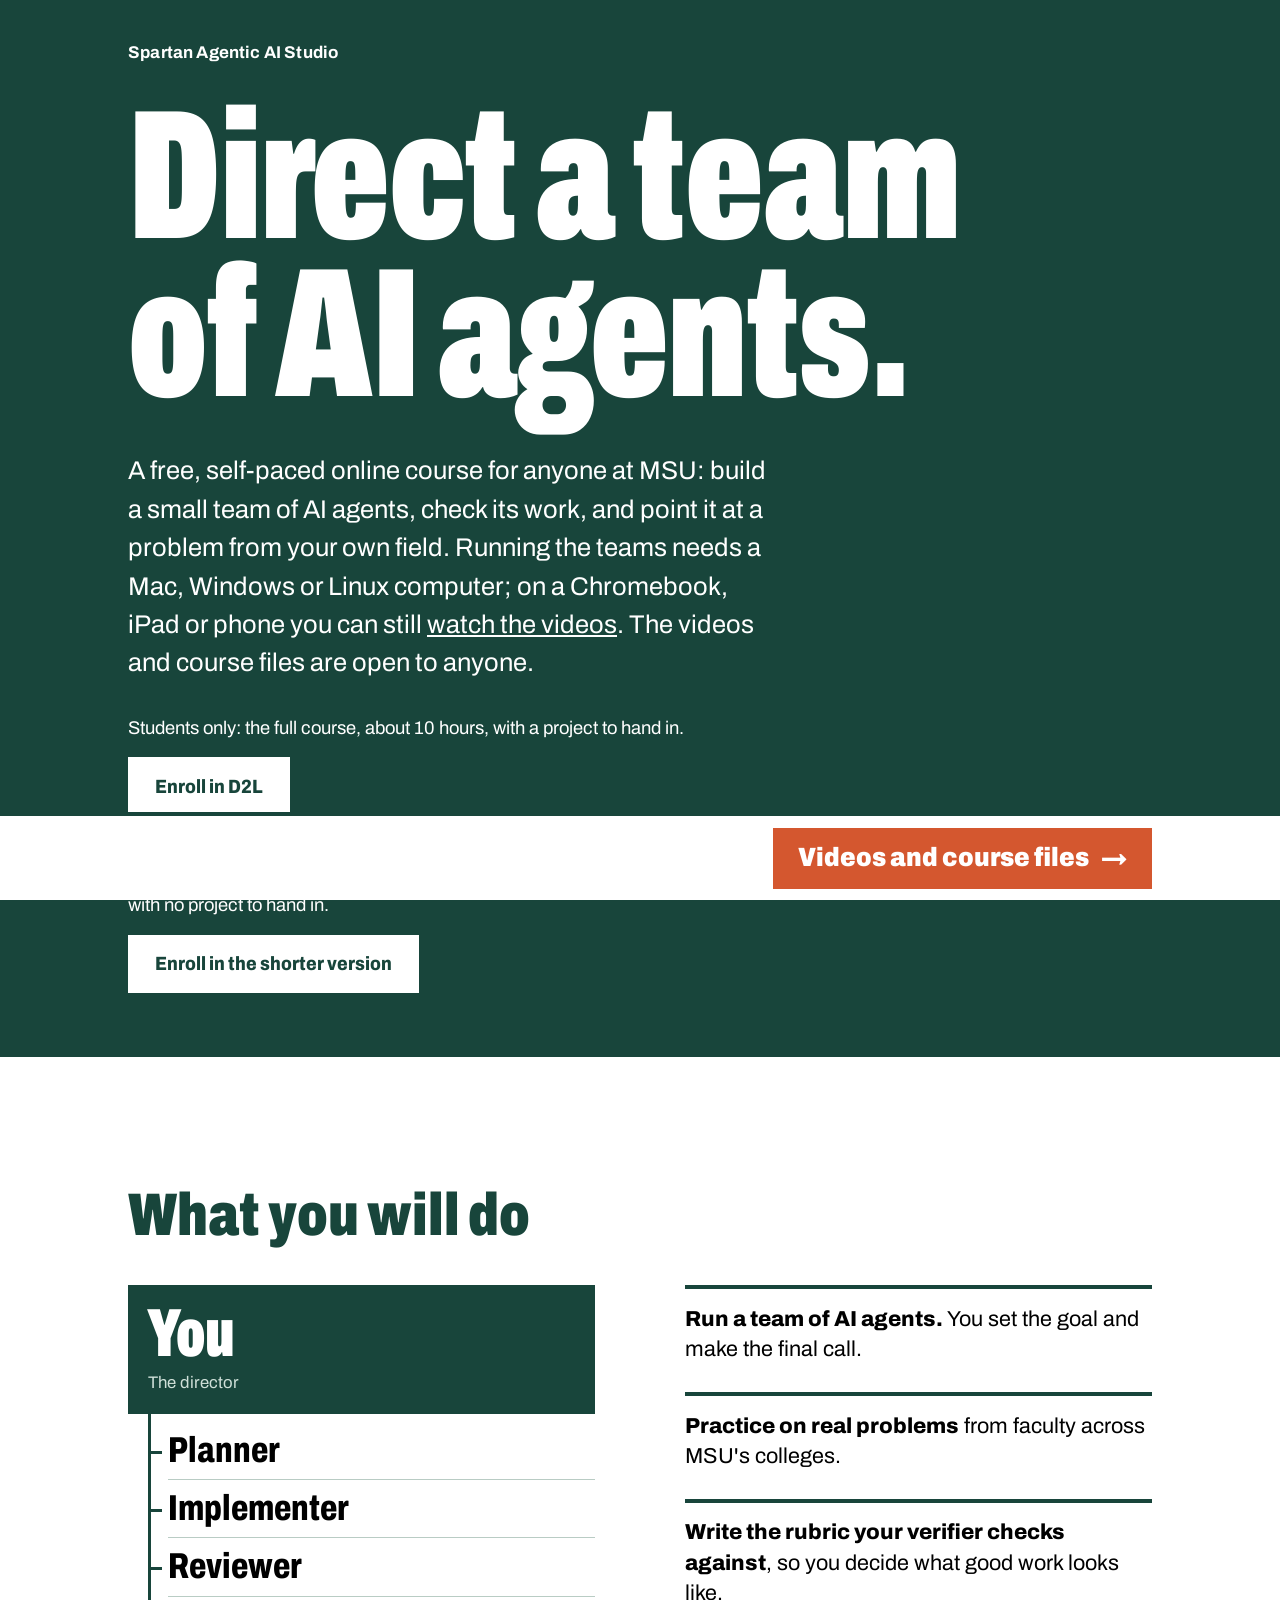
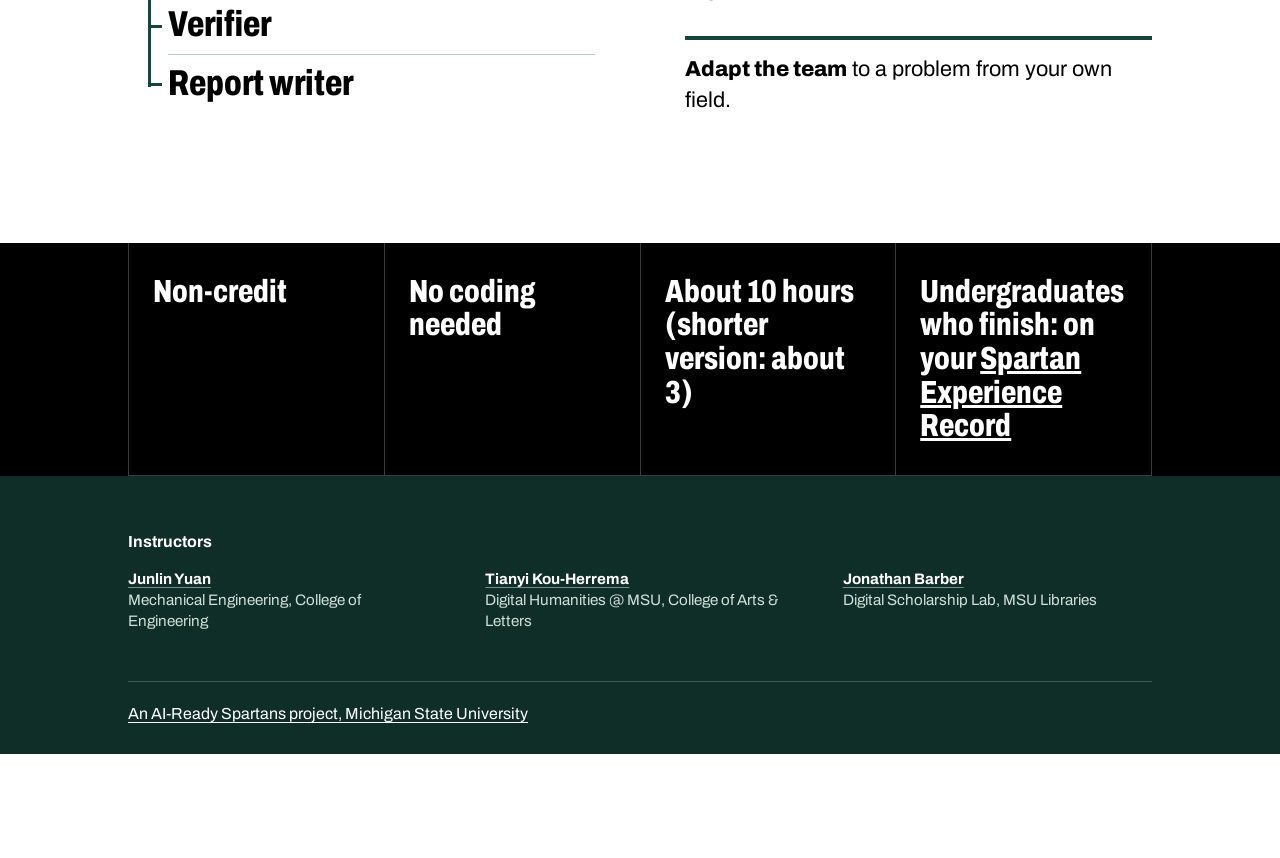
==== commit 7817e3c0: "fix: home says course files are open too" ====
--- a/index.html
+++ b/index.html
@@ -255,7 +255,7 @@
     <p class="name">Spartan Agentic AI Studio</p>
     <div class="headline">
       <h1><span class="line">Direct a team</span> <span class="line">of AI agents.</span></h1>
-      <p class="lede">A free, self-paced online course for anyone at MSU: build a small team of AI agents, check its work, and point it at a problem from your own field. Running the teams needs a Mac, Windows or Linux computer; on a Chromebook, iPad or phone you can still <a href="course/">watch the videos</a>, which are open to anyone.</p>
+      <p class="lede">A free, self-paced online course for anyone at MSU: build a small team of AI agents, check its work, and point it at a problem from your own field. Running the teams needs a Mac, Windows or Linux computer; on a Chromebook, iPad or phone you can still <a href="course/">watch the videos</a>. The videos and course files are open to anyone.</p>
     </div>
     <div class="hero-foot">
       <div class="also first">
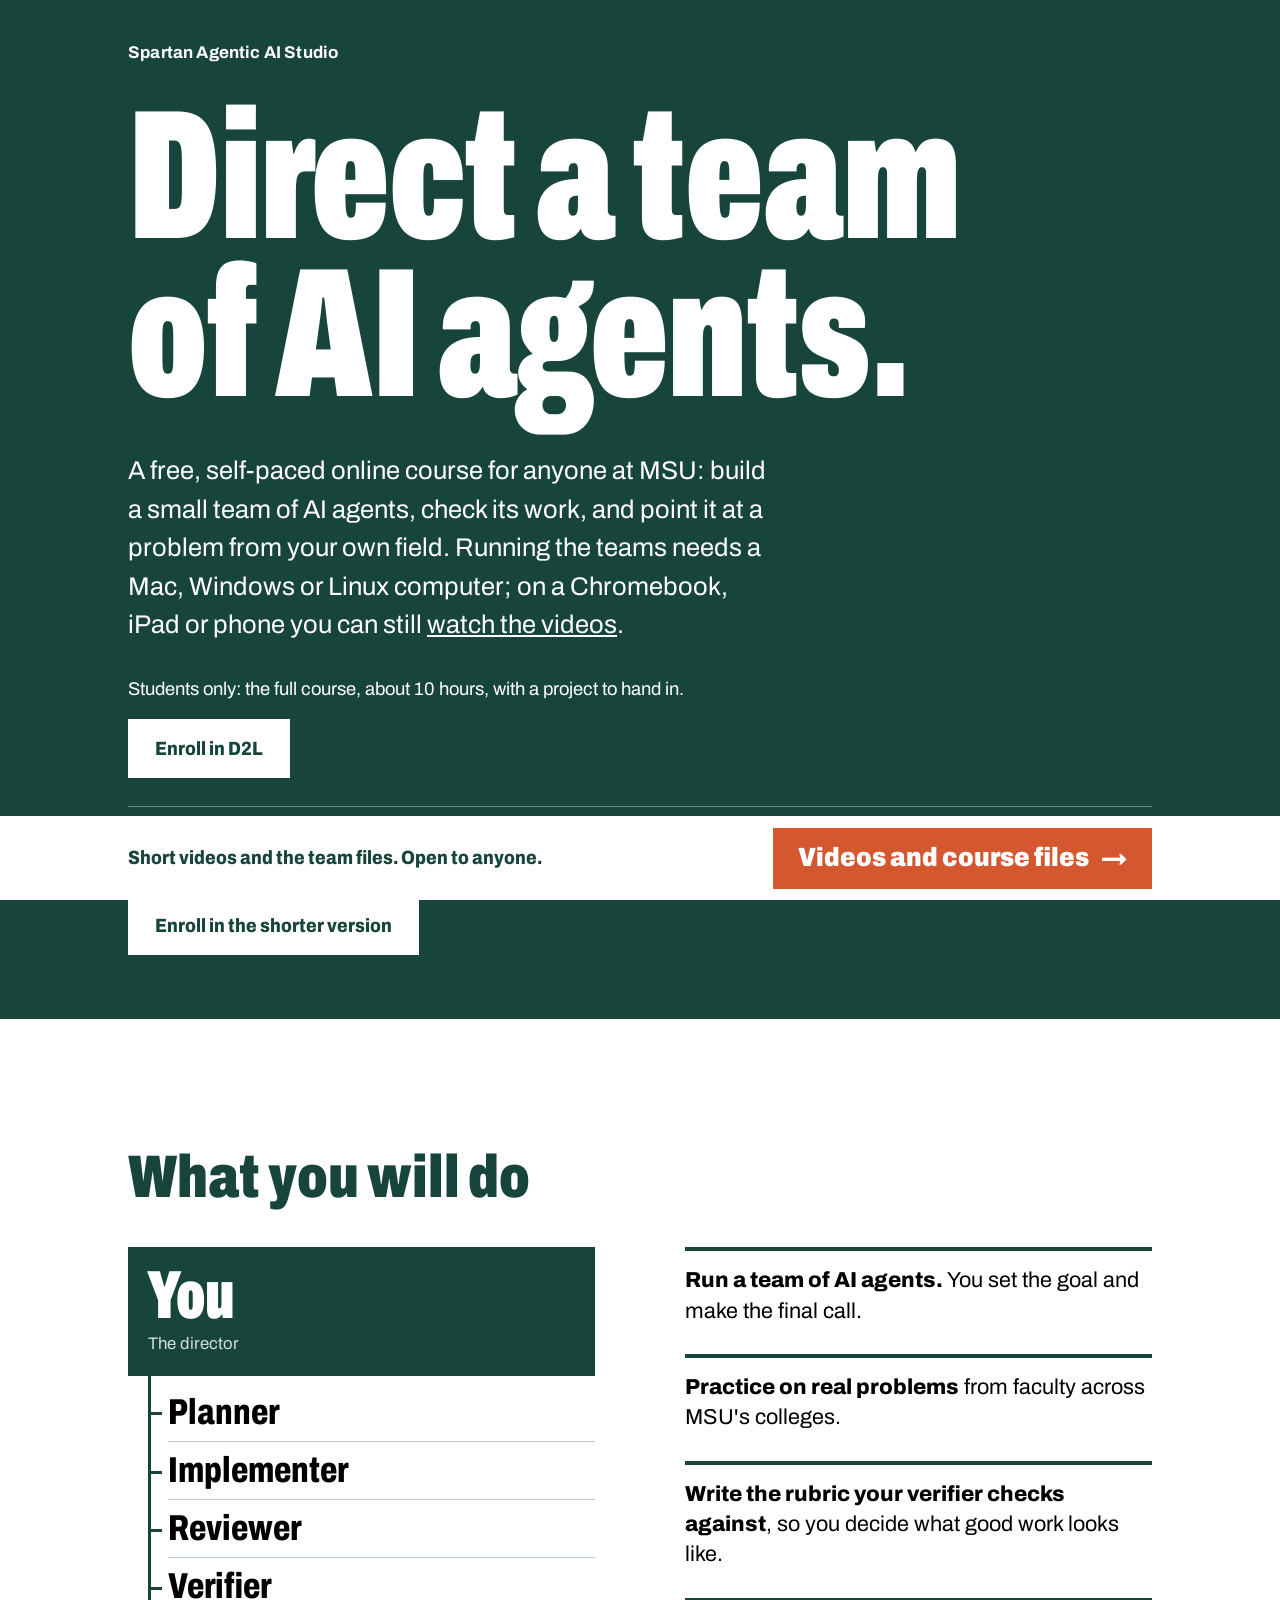
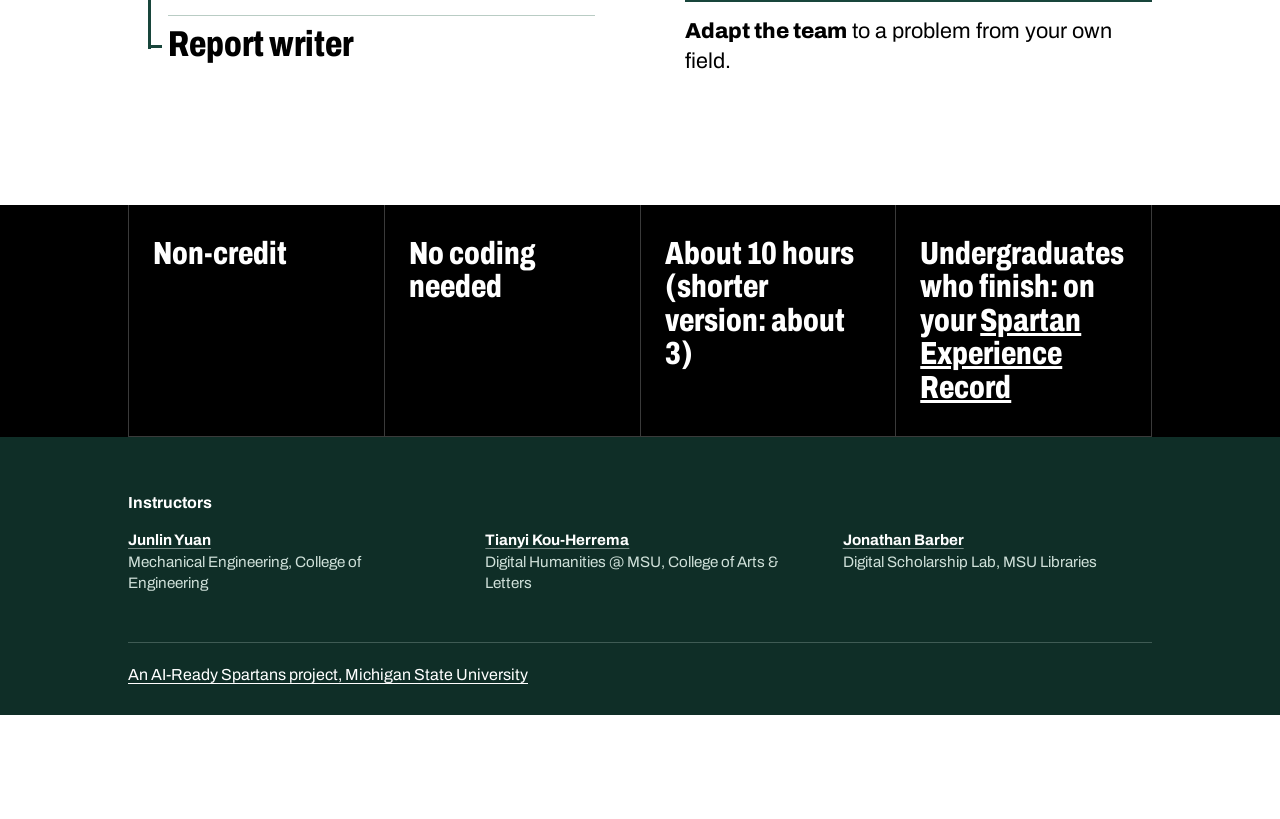
==== commit cc7171c6: "fix: home says first course is students only" ====
--- a/index.html
+++ b/index.html
@@ -104,13 +104,14 @@
   @media (prefers-reduced-motion: no-preference) { .go:hover span { transform: translateX(4px); } }
   .dock { background: var(--paper); color: var(--green); border-top: 4px solid var(--green); padding-bottom: env(safe-area-inset-bottom); }
   .js .dock { position: fixed; left: 0; right: 0; bottom: 0; z-index: 10; }
-  .dock .wrap { display: flex; align-items: center; justify-content: flex-end; padding-block: .7rem; }
+  .dock .wrap { display: flex; align-items: center; justify-content: space-between; gap: 1.5rem; padding-block: .7rem; }
+  .dock p { margin: 0; font-weight: 800; font-stretch: 88%; font-size: 1.2rem; }
   .dock .go { border-color: #D4572F; padding: .9rem 1.4rem; }
   .dock .go:hover { border-color: #B4441F; }
   .js body { padding-bottom: calc(var(--dock, 5.5rem) + 1rem); }
   html.js { scroll-padding-bottom: calc(var(--dock, 5.5rem) + 1rem); }
   .hero .wrap { min-height: min(calc(100svh - 5.5rem), 54rem); }
-  @media (max-width: 760px) { .dock .go { width: 100%; justify-content: center; } .hero .wrap { min-height: calc(100svh - 5.2rem); } }
+  @media (max-width: 760px) { .dock p { display: none; } .dock .go { width: 100%; justify-content: center; } .hero .wrap { min-height: calc(100svh - 5.2rem); } }
 
   .skip { position: absolute; left: .5rem; top: -4rem; z-index: 20; padding: .6rem 1rem; background: var(--paper); color: var(--green); font-weight: 800; }
   .skip:focus { top: .5rem; }
@@ -237,9 +238,6 @@
     .instructors ul { grid-template-columns: 1fr; }
   }
 </style>
-<!-- analytics -->
-<script defer src="https://stats-tsmlab.vercel.app/t.js" data-site="agentic-spartans"></script>
-<!-- /analytics -->
 </head>
 <body>
 <a class="skip" href="#content">Skip to content</a>
@@ -247,6 +245,7 @@
 
 <nav class="dock" aria-label="Course">
   <div class="wrap">
+    <p>Short videos and the team files. Open to anyone.</p>
     <a class="go" href="course/">Videos and course files <span aria-hidden="true">&rarr;</span></a>
   </div>
 </nav>
@@ -255,7 +254,7 @@
     <p class="name">Spartan Agentic AI Studio</p>
     <div class="headline">
       <h1><span class="line">Direct a team</span> <span class="line">of AI agents.</span></h1>
-      <p class="lede">A free, self-paced online course for anyone at MSU: build a small team of AI agents, check its work, and point it at a problem from your own field. Running the teams needs a Mac, Windows or Linux computer; on a Chromebook, iPad or phone you can still <a href="course/">watch the videos</a>. The videos and course files are open to anyone.</p>
+      <p class="lede">A free, self-paced online course for anyone at MSU: build a small team of AI agents, check its work, and point it at a problem from your own field. Running the teams needs a Mac, Windows or Linux computer; on a Chromebook, iPad or phone you can still <a href="course/">watch the videos</a>.</p>
     </div>
     <div class="hero-foot">
       <div class="also first">
